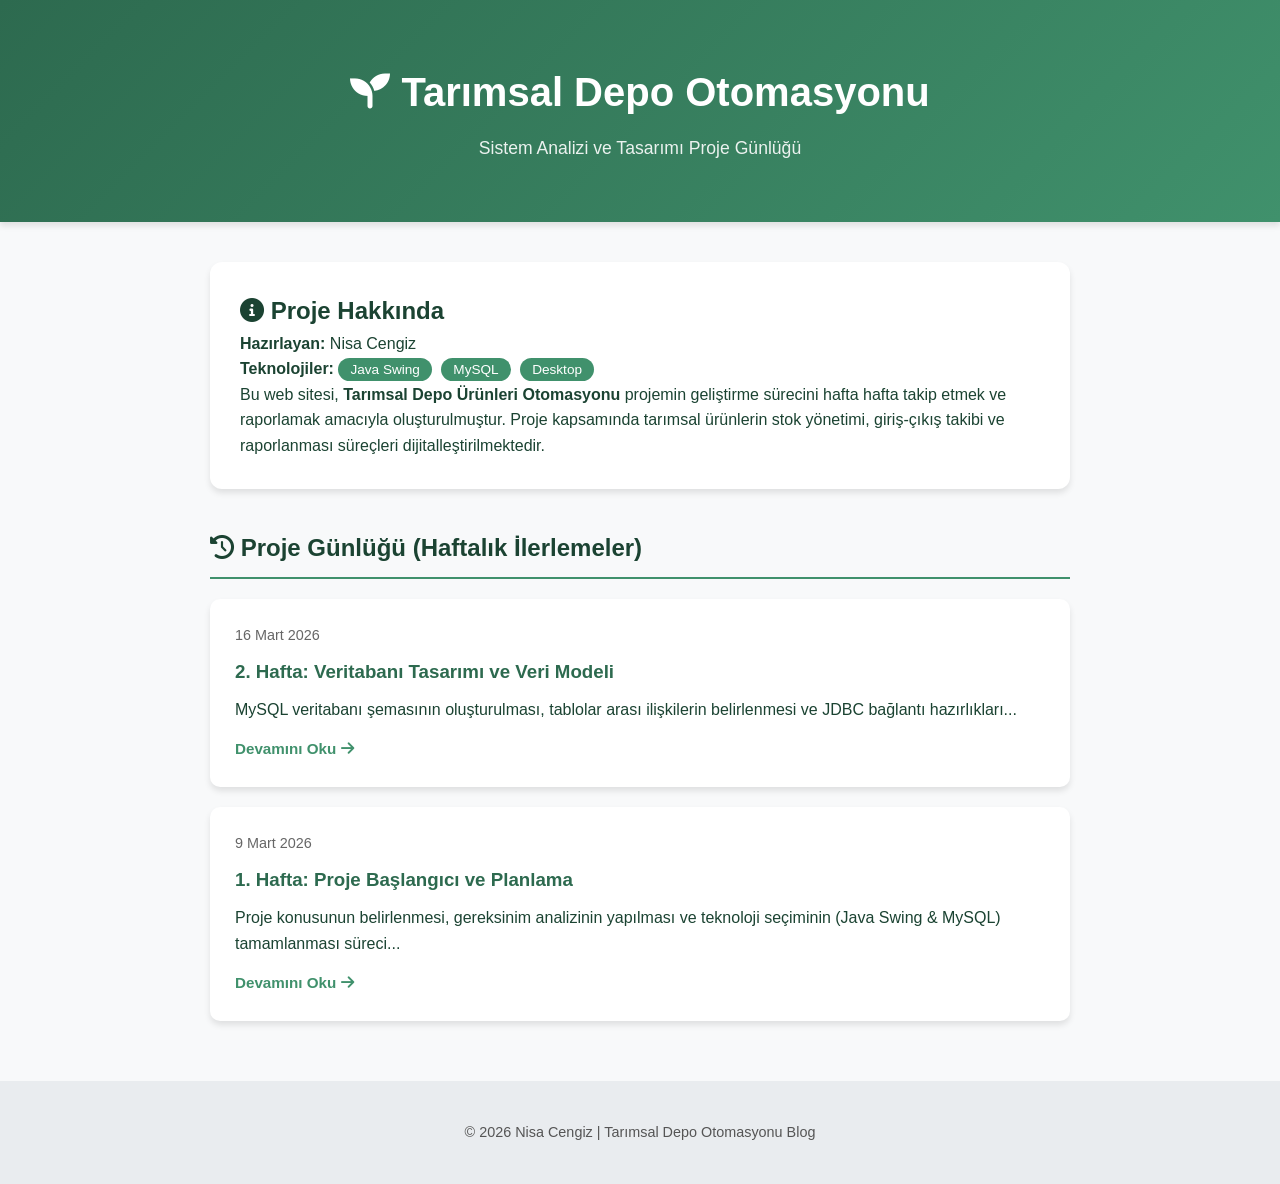
==== index.html @ 43359178 "Initial commit from Gemini CLI" ====
<!DOCTYPE html>
<html lang="tr">
<head>
    <meta charset="UTF-8">
    <meta name="viewport" content="width=device-width, initial-scale=1.0">
    <title>Tarımsal Depo Ürünleri Otomasyonu - Nisa Cengiz</title>
    <link rel="stylesheet" href="style.css">
    <link rel="stylesheet" href="https://cdnjs.cloudflare.com/ajax/libs/font-awesome/6.0.0/css/all.min.css">
</head>
<body>
    <header>
        <div class="container">
            <h1><i class="fas fa-seedling"></i> Tarımsal Depo Otomasyonu</h1>
            <p class="subtitle">Sistem Analizi ve Tasarımı Proje Günlüğü</p>
        </div>
    </header>

    <section id="about" class="container">
        <div class="card">
            <h2><i class="fas fa-info-circle"></i> Proje Hakkında</h2>
            <p><strong>Hazırlayan:</strong> Nisa Cengiz</p>
            <p><strong>Teknolojiler:</strong> <span class="badge">Java Swing</span> <span class="badge">MySQL</span> <span class="badge">Desktop</span></p>
            <p>Bu web sitesi, <strong>Tarımsal Depo Ürünleri Otomasyonu</strong> projemin geliştirme sürecini hafta hafta takip etmek ve raporlamak amacıyla oluşturulmuştur. Proje kapsamında tarımsal ürünlerin stok yönetimi, giriş-çıkış takibi ve raporlanması süreçleri dijitalleştirilmektedir.</p>
        </div>
    </section>

    <main class="container">
        <h2 class="section-title"><i class="fas fa-history"></i> Proje Günlüğü (Haftalık İlerlemeler)</h2>
        
        <div id="posts-list">
            <!-- Haftalık Girdiler Buraya Gelecek -->
            <article class="post-card">
                <div class="post-date">16 Mart 2026</div>
                <h3>2. Hafta: Veritabanı Tasarımı ve Veri Modeli</h3>
                <p>MySQL veritabanı şemasının oluşturulması, tablolar arası ilişkilerin belirlenmesi ve JDBC bağlantı hazırlıkları...</p>
                <a href="posts/hafta-2.html" class="read-more">Devamını Oku <i class="fas fa-arrow-right"></i></a>
            </article>

            <article class="post-card">
                <div class="post-date">9 Mart 2026</div>
                <h3>1. Hafta: Proje Başlangıcı ve Planlama</h3>
                <p>Proje konusunun belirlenmesi, gereksinim analizinin yapılması ve teknoloji seçiminin (Java Swing & MySQL) tamamlanması süreci...</p>
                <a href="posts/hafta-1.html" class="read-more">Devamını Oku <i class="fas fa-arrow-right"></i></a>
            </article>
        </div>
    </main>

    <footer>
        <div class="container">
            <p>&copy; 2026 Nisa Cengiz | Tarımsal Depo Otomasyonu Blog</p>
        </div>
    </footer>
</body>
</html>
---- style.css ----
:root {
    --primary: #2d6a4f;
    --secondary: #40916c;
    --bg-light: #f8f9fa;
    --text-dark: #1b4332;
    --white: #ffffff;
    --shadow: 0 4px 6px rgba(0,0,0,0.1);
}

* {
    margin: 0;
    padding: 0;
    box-sizing: border-box;
}

body {
    font-family: 'Segoe UI', Tahoma, Geneva, Verdana, sans-serif;
    line-height: 1.6;
    background-color: var(--bg-light);
    color: var(--text-dark);
}

.container {
    max-width: 900px;
    margin: 0 auto;
    padding: 0 20px;
}

header {
    background: linear-gradient(135deg, var(--primary), var(--secondary));
    color: var(--white);
    padding: 60px 0;
    text-align: center;
    margin-bottom: 40px;
    box-shadow: var(--shadow);
}

header h1 {
    font-size: 2.5rem;
    margin-bottom: 10px;
}

.subtitle {
    font-size: 1.1rem;
    opacity: 0.9;
}

.card {
    background: var(--white);
    padding: 30px;
    border-radius: 12px;
    box-shadow: var(--shadow);
    margin-bottom: 30px;
}

.badge {
    background: var(--secondary);
    color: white;
    padding: 4px 12px;
    border-radius: 20px;
    font-size: 0.85rem;
    margin-right: 5px;
}

.section-title {
    margin: 40px 0 20px;
    padding-bottom: 10px;
    border-bottom: 2px solid var(--secondary);
}

.post-card {
    background: var(--white);
    padding: 25px;
    border-radius: 10px;
    box-shadow: var(--shadow);
    margin-bottom: 20px;
    transition: transform 0.3s ease;
}

.post-card:hover {
    transform: translateY(-5px);
}

.post-date {
    font-size: 0.9rem;
    color: #666;
    margin-bottom: 10px;
}

.post-card h3 {
    margin-bottom: 10px;
    color: var(--primary);
}

.read-more {
    display: inline-block;
    margin-top: 15px;
    color: var(--secondary);
    text-decoration: none;
    font-weight: bold;
    font-size: 0.95rem;
}

.read-more:hover {
    text-decoration: underline;
}

footer {
    text-align: center;
    padding: 40px 0;
    margin-top: 60px;
    background: #e9ecef;
    color: #555;
    font-size: 0.9rem;
}

@media (max-width: 600px) {
    header h1 { font-size: 1.8rem; }
}
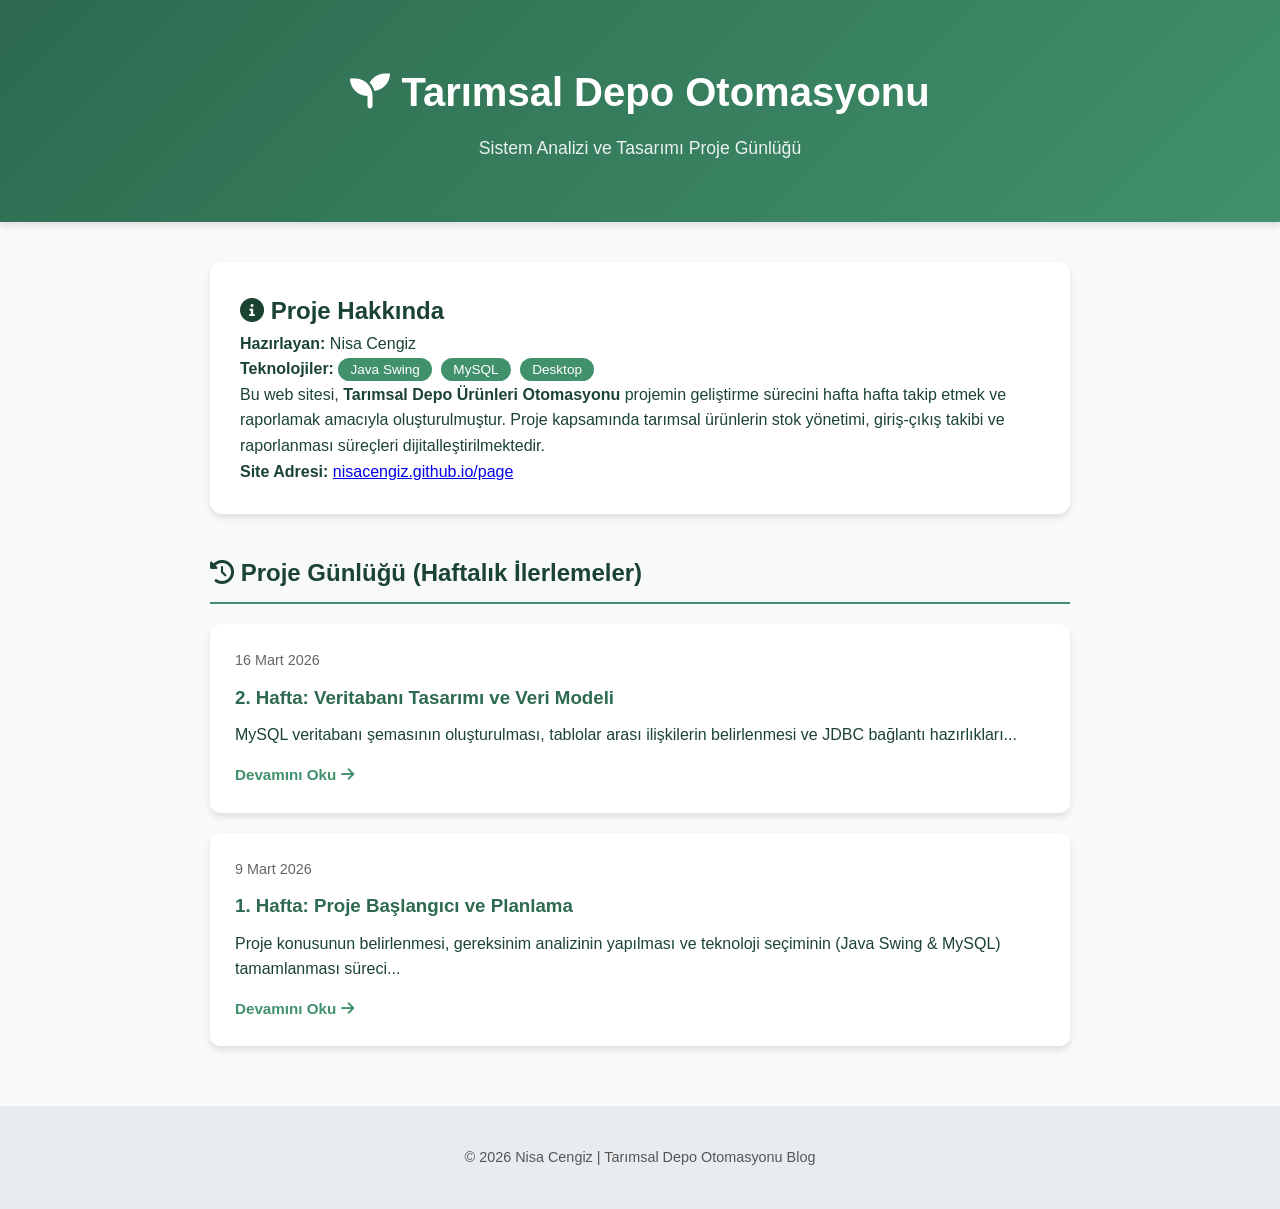
==== commit f926feff: "Türkçe içerik güncellendi" ====
--- a/index.html
+++ b/index.html
@@ -21,6 +21,7 @@
             <p><strong>Hazırlayan:</strong> Nisa Cengiz</p>
             <p><strong>Teknolojiler:</strong> <span class="badge">Java Swing</span> <span class="badge">MySQL</span> <span class="badge">Desktop</span></p>
             <p>Bu web sitesi, <strong>Tarımsal Depo Ürünleri Otomasyonu</strong> projemin geliştirme sürecini hafta hafta takip etmek ve raporlamak amacıyla oluşturulmuştur. Proje kapsamında tarımsal ürünlerin stok yönetimi, giriş-çıkış takibi ve raporlanması süreçleri dijitalleştirilmektedir.</p>
+            <p><strong>Site Adresi:</strong> <a href="https://nisacengiz.github.io/page/" target="_blank">nisacengiz.github.io/page</a></p>
         </div>
     </section>
 
@@ -28,7 +29,6 @@
         <h2 class="section-title"><i class="fas fa-history"></i> Proje Günlüğü (Haftalık İlerlemeler)</h2>
         
         <div id="posts-list">
-            <!-- Haftalık Girdiler Buraya Gelecek -->
             <article class="post-card">
                 <div class="post-date">16 Mart 2026</div>
                 <h3>2. Hafta: Veritabanı Tasarımı ve Veri Modeli</h3>
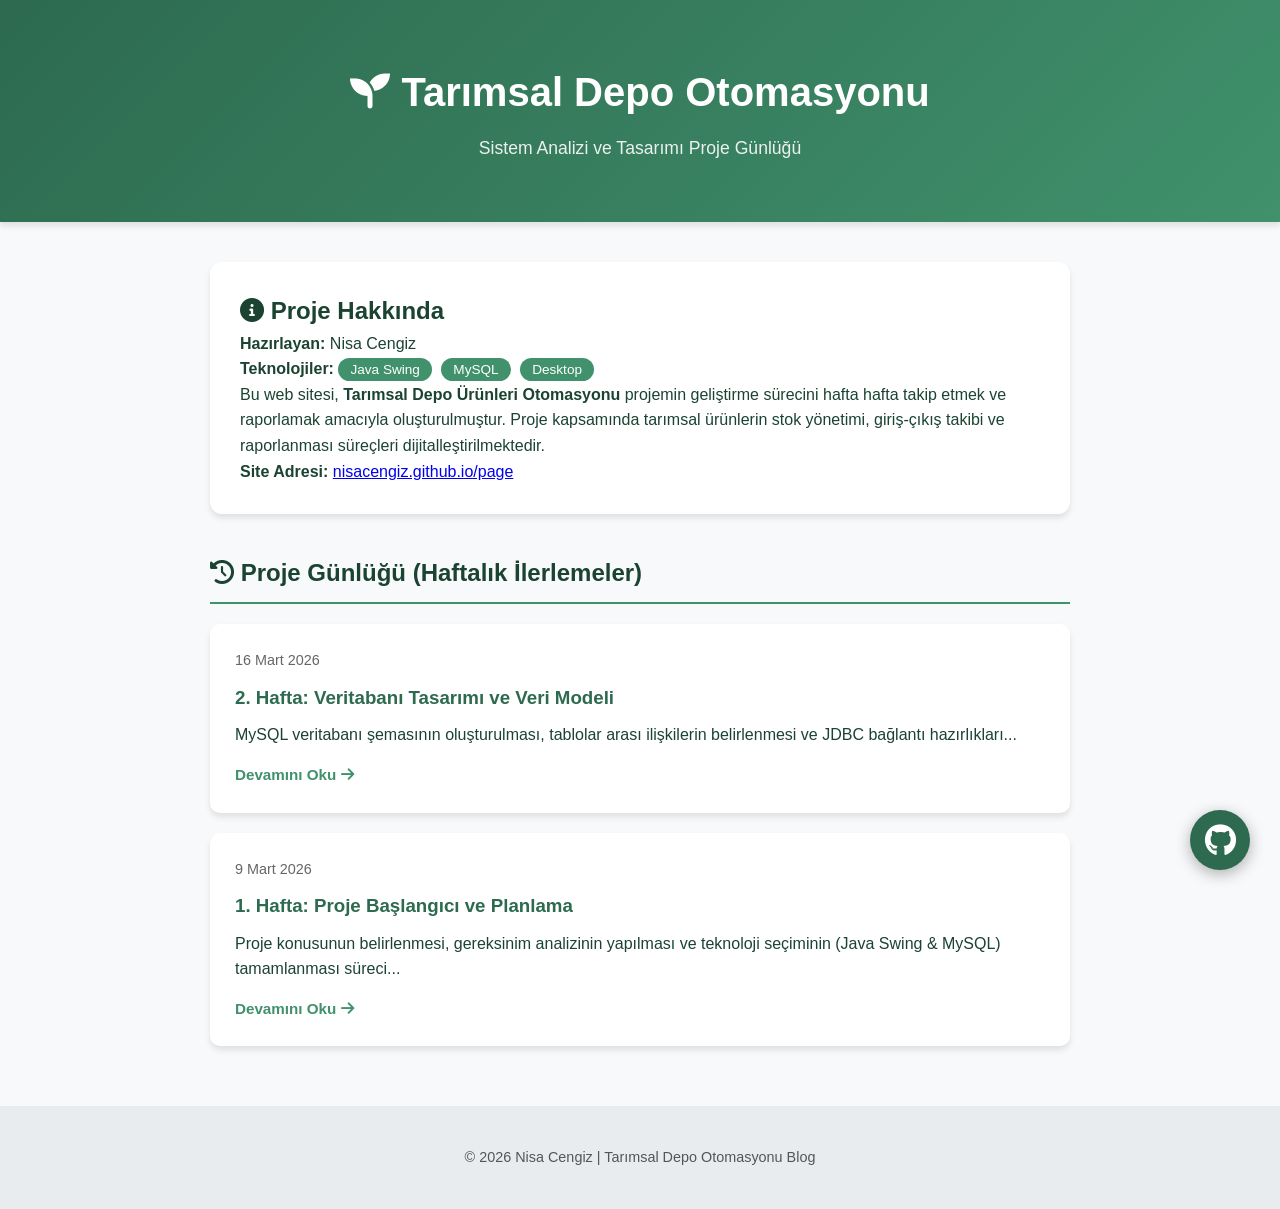
==== commit c6f2ca14: "Site guncellendi: 03/10/2026 10:03:17" ====
--- a/index.html
+++ b/index.html
@@ -50,5 +50,9 @@
             <p>&copy; 2026 Nisa Cengiz | Tarımsal Depo Otomasyonu Blog</p>
         </div>
     </footer>
+
+    <a href="https://github.com/nisacengiz" target="_blank" class="floating-github" title="GitHub Profilim">
+        <i class="fab fa-github"></i>
+    </a>
 </body>
 </html>
--- a/style.css
+++ b/style.css
@@ -116,4 +116,30 @@
 
 @media (max-width: 600px) {
     header h1 { font-size: 1.8rem; }
+}
+
+/* Floating GitHub Button */
+.floating-github {
+    position: fixed;
+    bottom: 30px;
+    right: 30px;
+    background-color: var(--primary);
+    color: white;
+    width: 60px;
+    height: 60px;
+    border-radius: 50%;
+    display: flex;
+    align-items: center;
+    justify-content: center;
+    font-size: 2rem;
+    box-shadow: 0 4px 15px rgba(0,0,0,0.3);
+    text-decoration: none;
+    transition: all 0.3s ease;
+    z-index: 1000;
+}
+
+.floating-github:hover {
+    transform: scale(1.1);
+    background-color: var(--secondary);
+    box-shadow: 0 6px 20px rgba(0,0,0,0.4);
 }
